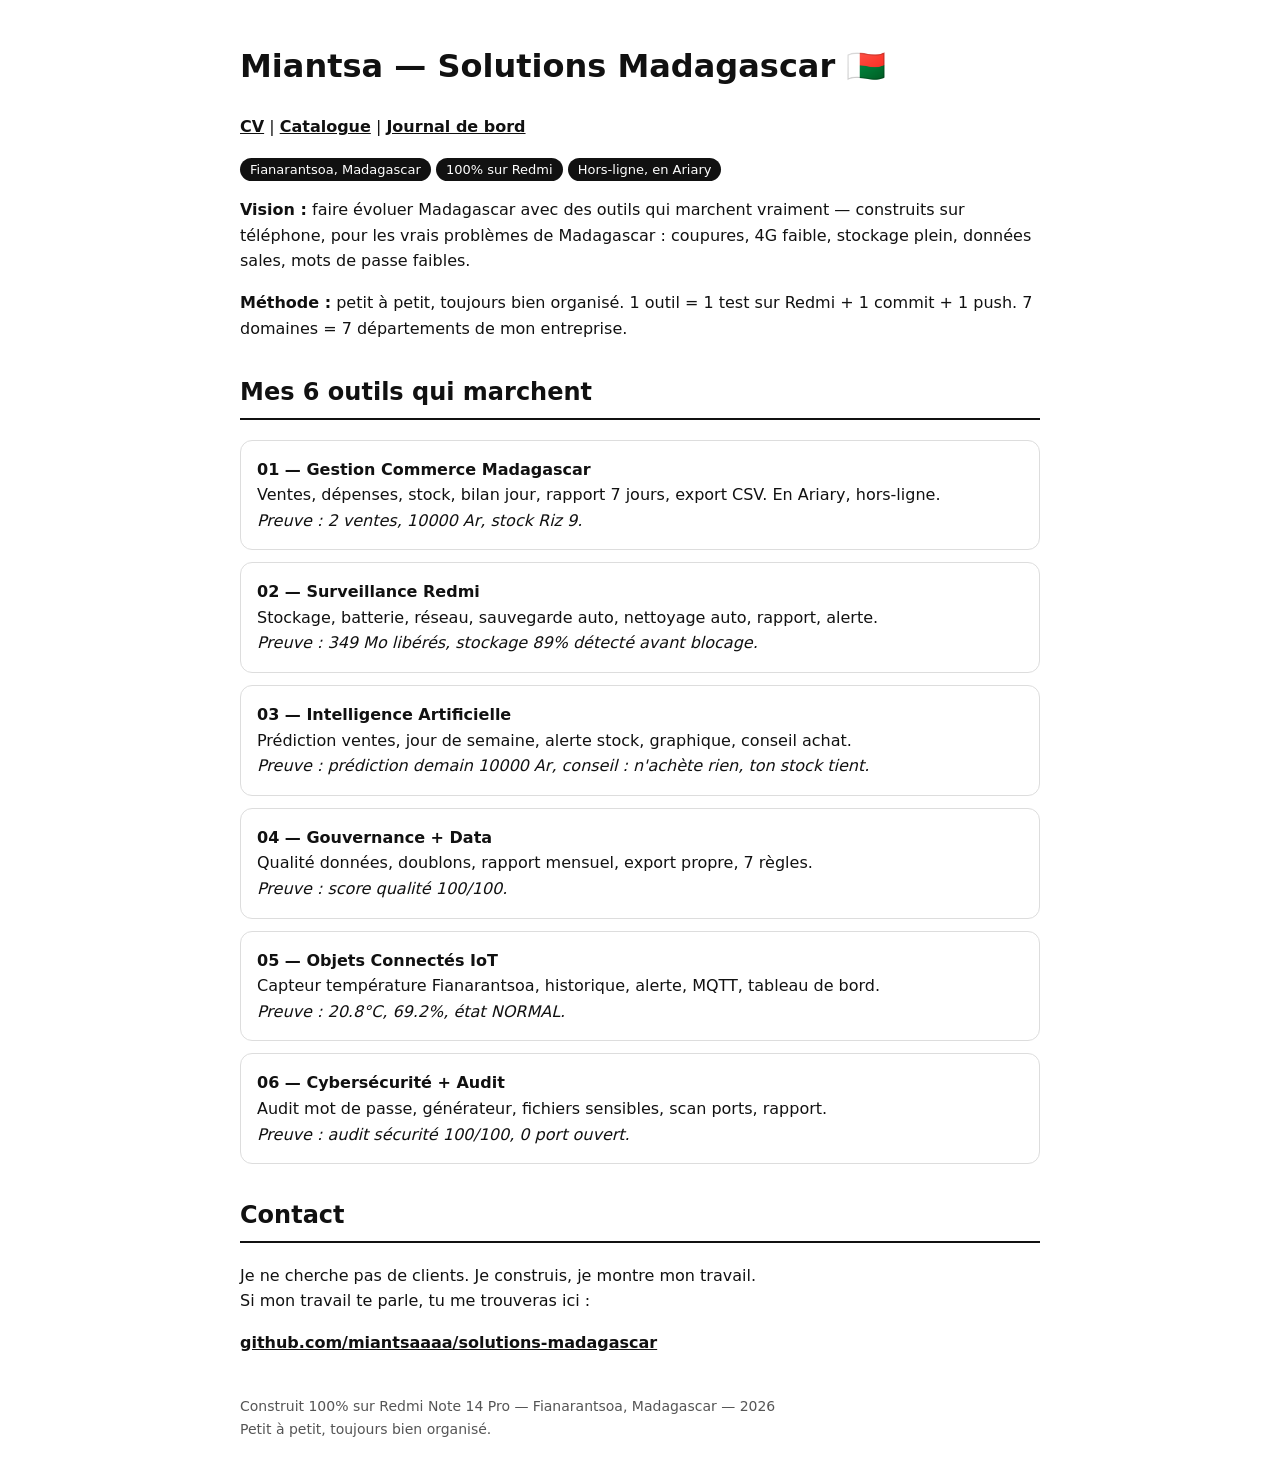
==== 07-metier-digital/projets/portfolio-entreprise/index.html @ 71bdc287 "V7.5 : site complet + fin entreprise V1" ====
<!DOCTYPE html>
<html lang="fr">
<head>
<meta charset="utf-8">
<meta name="viewport" content="width=device-width, initial-scale=1">
<title>Miantsa - Solutions Madagascar</title>
<style>
body{font-family:system-ui,sans-serif;max-width:800px;margin:0 auto;padding:20px;line-height:1.6;background:#fff;color:#111}
h1{font-size:32px} h2{margin-top:32px;border-bottom:2px solid #111;padding-bottom:6px}
.carte{border:1px solid #ddd;border-radius:12px;padding:16px;margin:12px 0}
.badge{background:#111;color:#fff;padding:4px 10px;border-radius:20px;font-size:13px}
a{color:#111;font-weight:bold}
footer{margin-top:40px;color:#555;font-size:14px}
</style>
</head>
<body>
<h1>Miantsa — Solutions Madagascar 🇲🇬</h1>
<p><a href="cv.html">CV</a> | <a href="catalogue.html">Catalogue</a> | <a href="journal.html">Journal de bord</a></p>
<p><span class="badge">Fianarantsoa, Madagascar</span> <span class="badge">100% sur Redmi</span> <span class="badge">Hors-ligne, en Ariary</span></p>
<p><b>Vision :</b> faire évoluer Madagascar avec des outils qui marchent vraiment — construits sur téléphone, pour les vrais problèmes de Madagascar : coupures, 4G faible, stockage plein, données sales, mots de passe faibles.</p>
<p><b>Méthode :</b> petit à petit, toujours bien organisé. 1 outil = 1 test sur Redmi + 1 commit + 1 push. 7 domaines = 7 départements de mon entreprise.</p>

<h2>Mes 6 outils qui marchent</h2>
<div class="carte"><b>01 — Gestion Commerce Madagascar</b><br>Ventes, dépenses, stock, bilan jour, rapport 7 jours, export CSV. En Ariary, hors-ligne.<br><i>Preuve : 2 ventes, 10000 Ar, stock Riz 9.</i></div>
<div class="carte"><b>02 — Surveillance Redmi</b><br>Stockage, batterie, réseau, sauvegarde auto, nettoyage auto, rapport, alerte.<br><i>Preuve : 349 Mo libérés, stockage 89% détecté avant blocage.</i></div>
<div class="carte"><b>03 — Intelligence Artificielle</b><br>Prédiction ventes, jour de semaine, alerte stock, graphique, conseil achat.<br><i>Preuve : prédiction demain 10000 Ar, conseil : n'achète rien, ton stock tient.</i></div>
<div class="carte"><b>04 — Gouvernance + Data</b><br>Qualité données, doublons, rapport mensuel, export propre, 7 règles.<br><i>Preuve : score qualité 100/100.</i></div>
<div class="carte"><b>05 — Objets Connectés IoT</b><br>Capteur température Fianarantsoa, historique, alerte, MQTT, tableau de bord.<br><i>Preuve : 20.8°C, 69.2%, état NORMAL.</i></div>
<div class="carte"><b>06 — Cybersécurité + Audit</b><br>Audit mot de passe, générateur, fichiers sensibles, scan ports, rapport.<br><i>Preuve : audit sécurité 100/100, 0 port ouvert.</i></div>

<h2>Contact</h2>
<p>Je ne cherche pas de clients. Je construis, je montre mon travail.<br>Si mon travail te parle, tu me trouveras ici :</p>
<p><a href="https://github.com/miantsaaaa/solutions-madagascar">github.com/miantsaaaa/solutions-madagascar</a></p>
<footer>Construit 100% sur Redmi Note 14 Pro — Fianarantsoa, Madagascar — 2026<br>Petit à petit, toujours bien organisé.</footer>
</body>
</html>
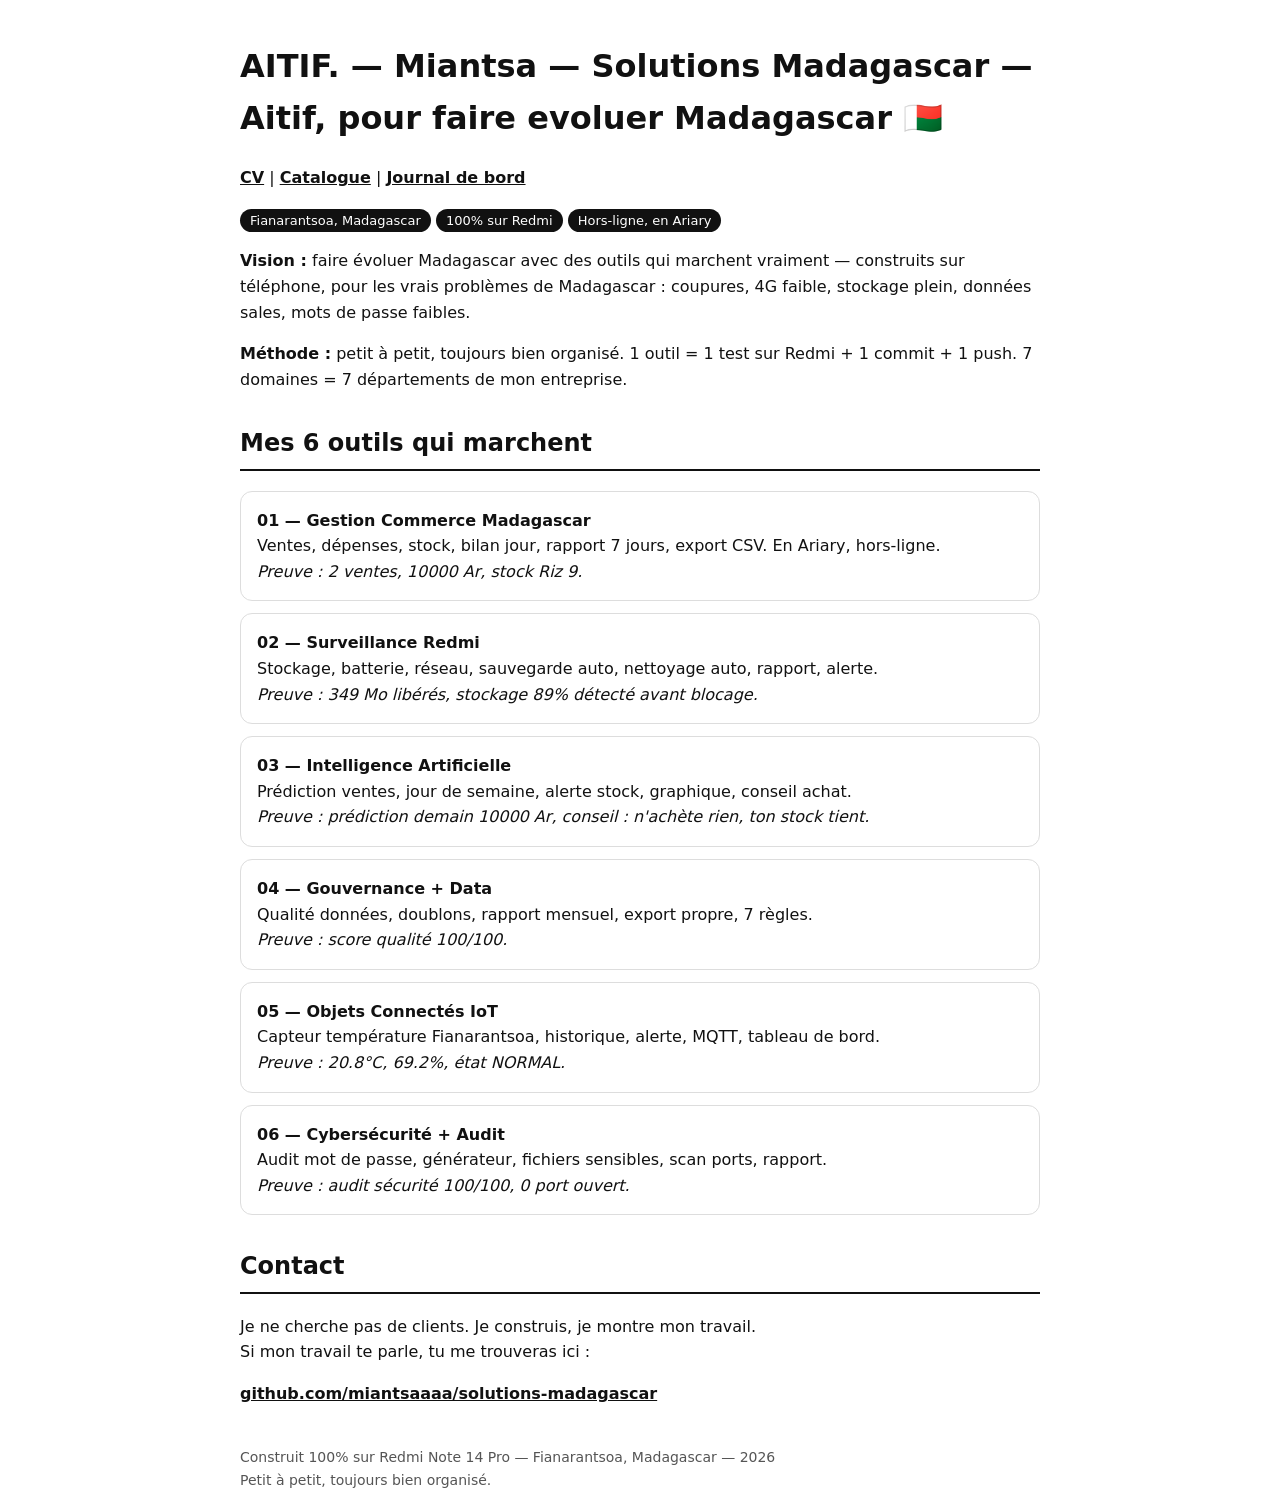
==== commit a4ebff70: "Aitif : portfolio, CV, catalogue, journal au nom AITIF." ====
--- a/07-metier-digital/projets/portfolio-entreprise/index.html
+++ b/07-metier-digital/projets/portfolio-entreprise/index.html
@@ -3,7 +3,7 @@
 <head>
 <meta charset="utf-8">
 <meta name="viewport" content="width=device-width, initial-scale=1">
-<title>Miantsa - Solutions Madagascar</title>
+<title>Miantsa - Solutions Madagascar — Aitif, pour faire evoluer Madagascar</title>
 <style>
 body{font-family:system-ui,sans-serif;max-width:800px;margin:0 auto;padding:20px;line-height:1.6;background:#fff;color:#111}
 h1{font-size:32px} h2{margin-top:32px;border-bottom:2px solid #111;padding-bottom:6px}
@@ -14,7 +14,7 @@
 </style>
 </head>
 <body>
-<h1>Miantsa — Solutions Madagascar 🇲🇬</h1>
+<h1>AITIF. — Miantsa — Solutions Madagascar — Aitif, pour faire evoluer Madagascar 🇲🇬</h1>
 <p><a href="cv.html">CV</a> | <a href="catalogue.html">Catalogue</a> | <a href="journal.html">Journal de bord</a></p>
 <p><span class="badge">Fianarantsoa, Madagascar</span> <span class="badge">100% sur Redmi</span> <span class="badge">Hors-ligne, en Ariary</span></p>
 <p><b>Vision :</b> faire évoluer Madagascar avec des outils qui marchent vraiment — construits sur téléphone, pour les vrais problèmes de Madagascar : coupures, 4G faible, stockage plein, données sales, mots de passe faibles.</p>
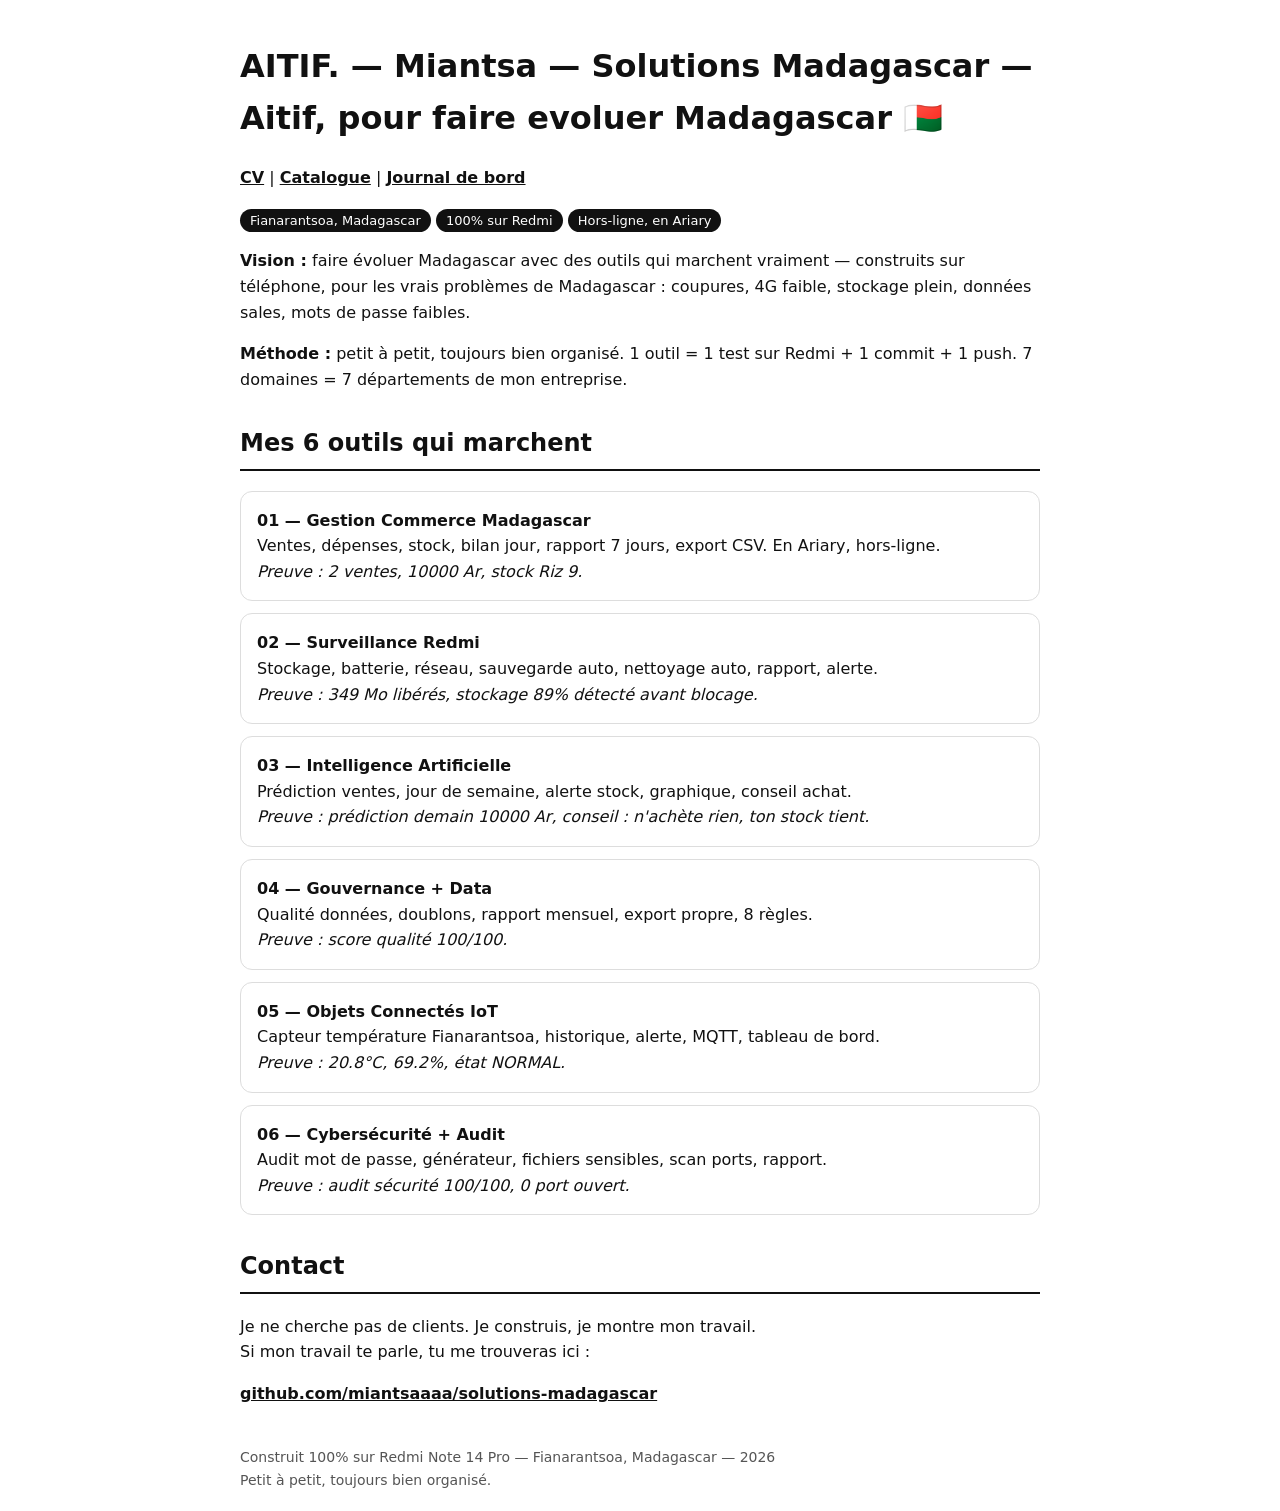
==== commit fa3ead0c: "V7.6 : Metier Aitif - 8 regles corrigees, titres Aitif" ====
--- a/07-metier-digital/projets/portfolio-entreprise/index.html
+++ b/07-metier-digital/projets/portfolio-entreprise/index.html
@@ -3,7 +3,7 @@
 <head>
 <meta charset="utf-8">
 <meta name="viewport" content="width=device-width, initial-scale=1">
-<title>Miantsa - Solutions Madagascar — Aitif, pour faire evoluer Madagascar</title>
+<title>Aitif - Miantsa - Solutions Madagascar — Aitif, pour faire evoluer Madagascar</title>
 <style>
 body{font-family:system-ui,sans-serif;max-width:800px;margin:0 auto;padding:20px;line-height:1.6;background:#fff;color:#111}
 h1{font-size:32px} h2{margin-top:32px;border-bottom:2px solid #111;padding-bottom:6px}
@@ -24,7 +24,7 @@
 <div class="carte"><b>01 — Gestion Commerce Madagascar</b><br>Ventes, dépenses, stock, bilan jour, rapport 7 jours, export CSV. En Ariary, hors-ligne.<br><i>Preuve : 2 ventes, 10000 Ar, stock Riz 9.</i></div>
 <div class="carte"><b>02 — Surveillance Redmi</b><br>Stockage, batterie, réseau, sauvegarde auto, nettoyage auto, rapport, alerte.<br><i>Preuve : 349 Mo libérés, stockage 89% détecté avant blocage.</i></div>
 <div class="carte"><b>03 — Intelligence Artificielle</b><br>Prédiction ventes, jour de semaine, alerte stock, graphique, conseil achat.<br><i>Preuve : prédiction demain 10000 Ar, conseil : n'achète rien, ton stock tient.</i></div>
-<div class="carte"><b>04 — Gouvernance + Data</b><br>Qualité données, doublons, rapport mensuel, export propre, 7 règles.<br><i>Preuve : score qualité 100/100.</i></div>
+<div class="carte"><b>04 — Gouvernance + Data</b><br>Qualité données, doublons, rapport mensuel, export propre, 8 règles.<br><i>Preuve : score qualité 100/100.</i></div>
 <div class="carte"><b>05 — Objets Connectés IoT</b><br>Capteur température Fianarantsoa, historique, alerte, MQTT, tableau de bord.<br><i>Preuve : 20.8°C, 69.2%, état NORMAL.</i></div>
 <div class="carte"><b>06 — Cybersécurité + Audit</b><br>Audit mot de passe, générateur, fichiers sensibles, scan ports, rapport.<br><i>Preuve : audit sécurité 100/100, 0 port ouvert.</i></div>
 
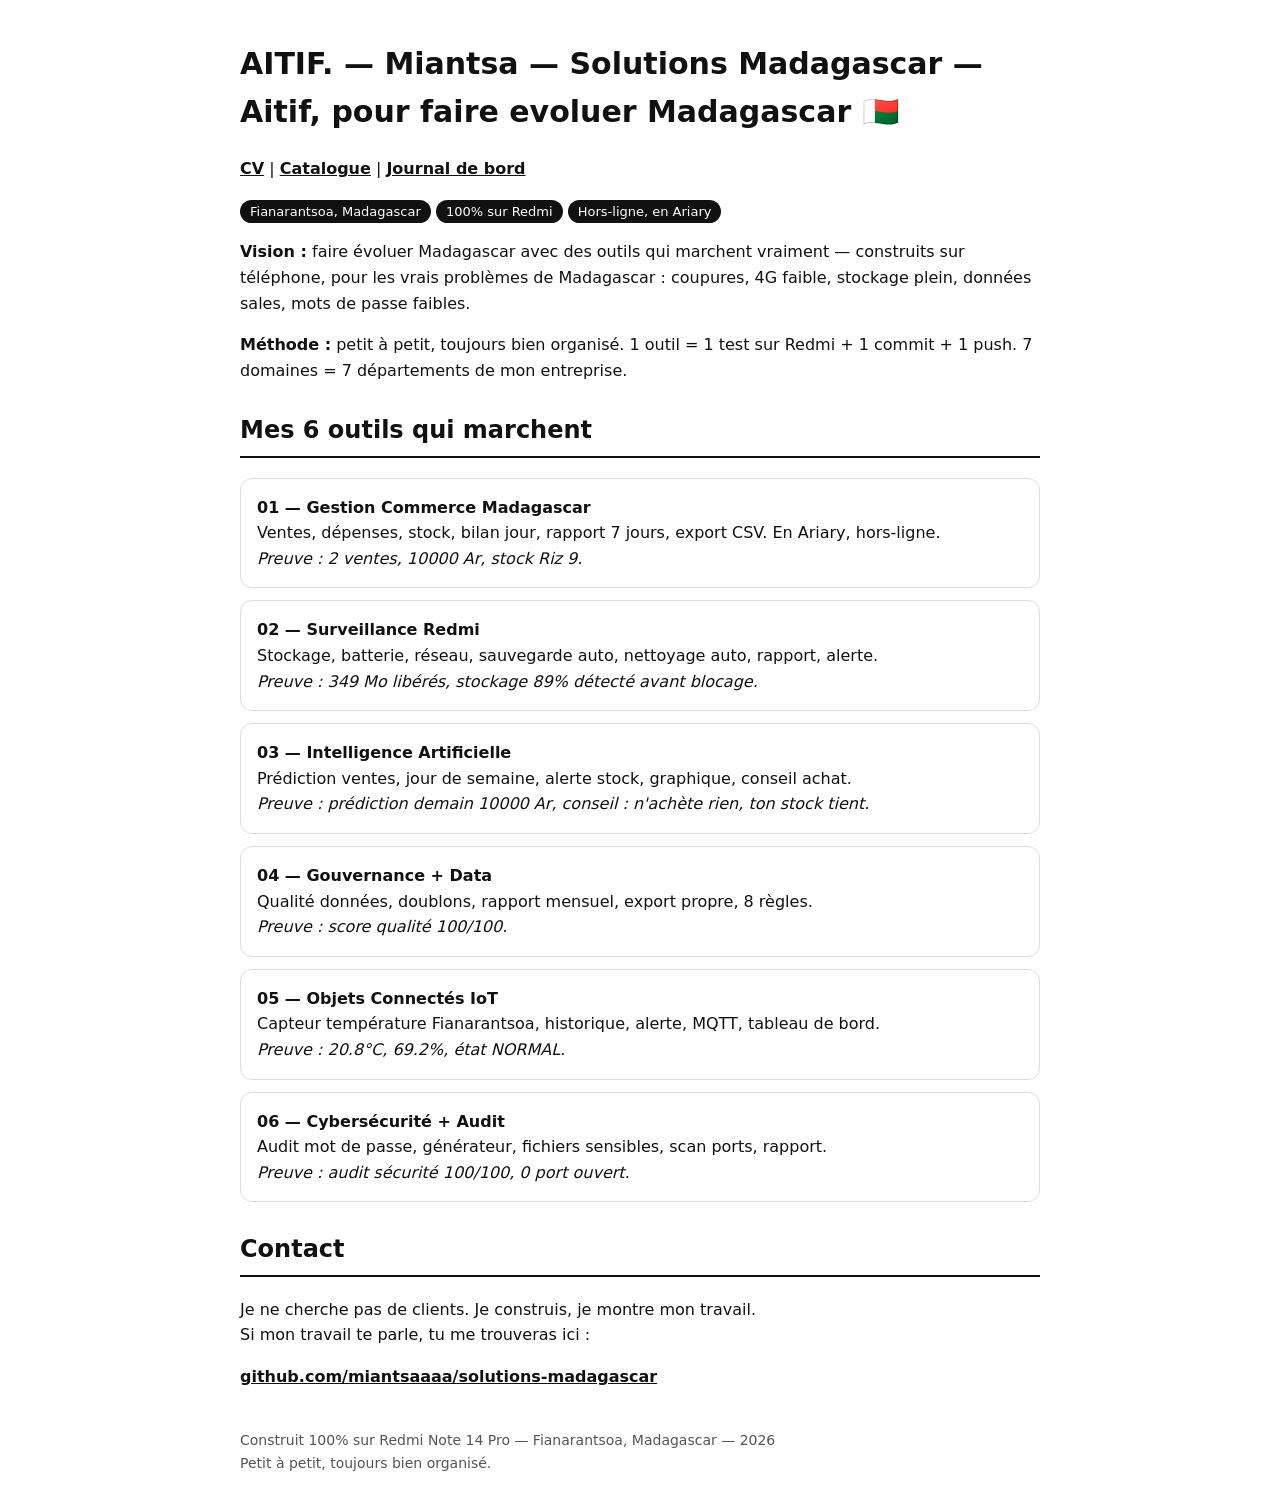
==== commit 81aa5be9: "V7.9 : Refactor Metier Aitif - CSS fichier separe, plus de duplication" ====
--- a/07-metier-digital/projets/portfolio-entreprise/index.html
+++ b/07-metier-digital/projets/portfolio-entreprise/index.html
@@ -4,14 +4,7 @@
 <meta charset="utf-8">
 <meta name="viewport" content="width=device-width, initial-scale=1">
 <title>Aitif - Miantsa - Solutions Madagascar — Aitif, pour faire evoluer Madagascar</title>
-<style>
-body{font-family:system-ui,sans-serif;max-width:800px;margin:0 auto;padding:20px;line-height:1.6;background:#fff;color:#111}
-h1{font-size:32px} h2{margin-top:32px;border-bottom:2px solid #111;padding-bottom:6px}
-.carte{border:1px solid #ddd;border-radius:12px;padding:16px;margin:12px 0}
-.badge{background:#111;color:#fff;padding:4px 10px;border-radius:20px;font-size:13px}
-a{color:#111;font-weight:bold}
-footer{margin-top:40px;color:#555;font-size:14px}
-</style>
+<link rel="stylesheet" href="style.css">
 </head>
 <body>
 <h1>AITIF. — Miantsa — Solutions Madagascar — Aitif, pour faire evoluer Madagascar 🇲🇬</h1>
--- a/07-metier-digital/projets/portfolio-entreprise/style.css
+++ b/07-metier-digital/projets/portfolio-entreprise/style.css
@@ -0,0 +1,7 @@
+/* Style Aitif - V7.9 - 1 seul endroit pour le style, pour ne pas le dupliquer */
+body{font-family:system-ui,sans-serif;max-width:800px;margin:0 auto;padding:20px;line-height:1.6;background:#fff;color:#111}
+h1{font-size:30px} h2{margin-top:28px;border-bottom:2px solid #111;padding-bottom:6px}
+.carte{border:1px solid #ddd;border-radius:12px;padding:16px;margin:12px 0}
+.badge{background:#111;color:#fff;padding:4px 10px;border-radius:20px;font-size:13px}
+.prix{font-size:22px;font-weight:bold} a{color:#111;font-weight:bold}
+footer{margin-top:40px;color:#555;font-size:14px}
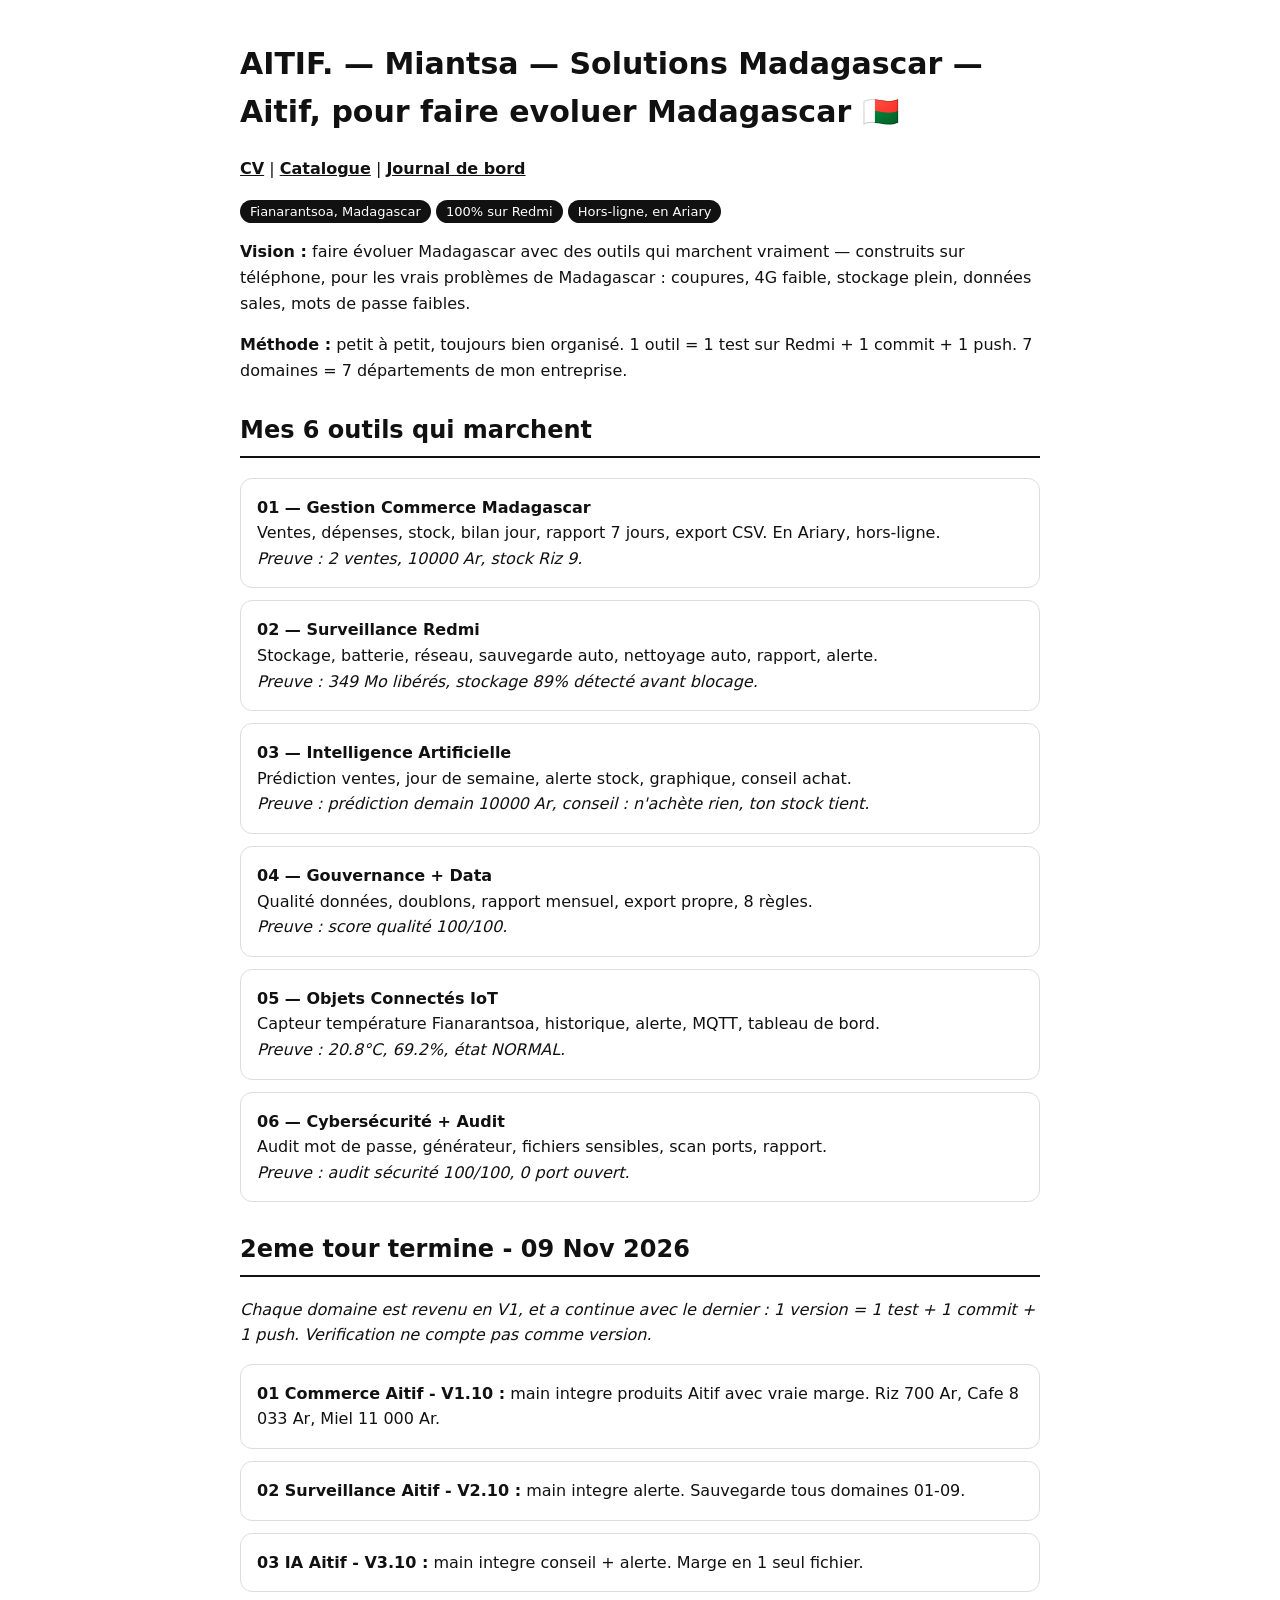
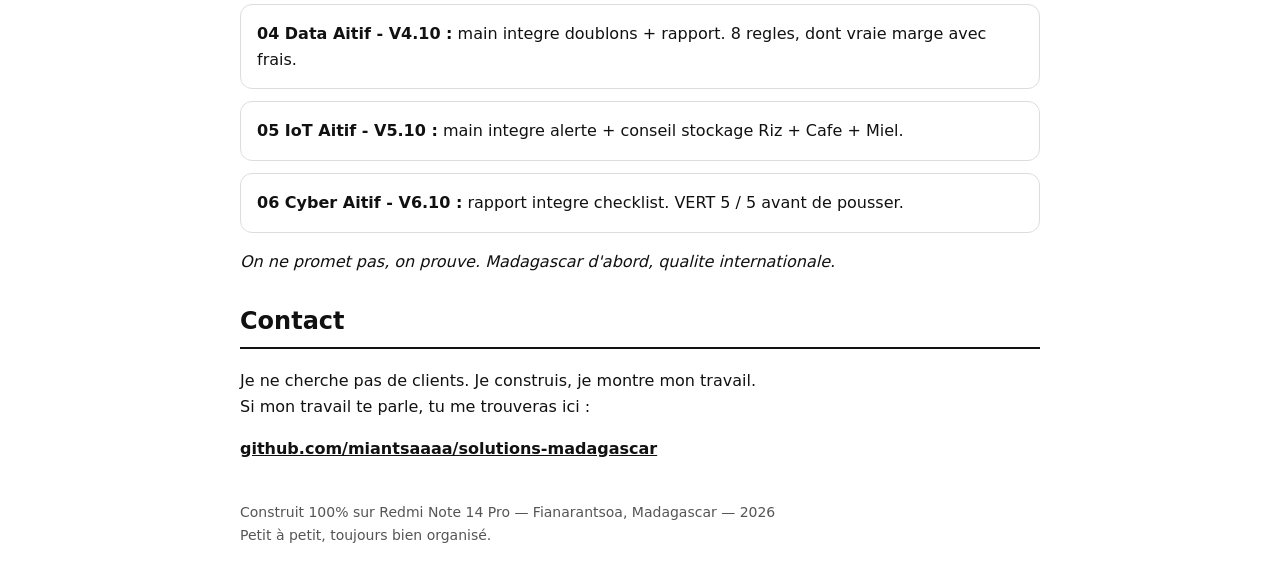
==== commit 6557d7de: "V7.10 : Metier Aitif - portfolio raconte 2eme tour termine 01-06" ====
--- a/07-metier-digital/projets/portfolio-entreprise/index.html
+++ b/07-metier-digital/projets/portfolio-entreprise/index.html
@@ -21,6 +21,17 @@
 <div class="carte"><b>05 — Objets Connectés IoT</b><br>Capteur température Fianarantsoa, historique, alerte, MQTT, tableau de bord.<br><i>Preuve : 20.8°C, 69.2%, état NORMAL.</i></div>
 <div class="carte"><b>06 — Cybersécurité + Audit</b><br>Audit mot de passe, générateur, fichiers sensibles, scan ports, rapport.<br><i>Preuve : audit sécurité 100/100, 0 port ouvert.</i></div>
 
+
+<h2>2eme tour termine - 09 Nov 2026</h2>
+<p><i>Chaque domaine est revenu en V1, et a continue avec le dernier : 1 version = 1 test + 1 commit + 1 push. Verification ne compte pas comme version.</i></p>
+<div class="carte"><b>01 Commerce Aitif - V1.10 :</b> main integre produits Aitif avec vraie marge. Riz 700 Ar, Cafe 8 033 Ar, Miel 11 000 Ar.</div>
+<div class="carte"><b>02 Surveillance Aitif - V2.10 :</b> main integre alerte. Sauvegarde tous domaines 01-09.</div>
+<div class="carte"><b>03 IA Aitif - V3.10 :</b> main integre conseil + alerte. Marge en 1 seul fichier.</div>
+<div class="carte"><b>04 Data Aitif - V4.10 :</b> main integre doublons + rapport. 8 regles, dont vraie marge avec frais.</div>
+<div class="carte"><b>05 IoT Aitif - V5.10 :</b> main integre alerte + conseil stockage Riz + Cafe + Miel.</div>
+<div class="carte"><b>06 Cyber Aitif - V6.10 :</b> rapport integre checklist. VERT 5 / 5 avant de pousser.</div>
+<p><i>On ne promet pas, on prouve. Madagascar d'abord, qualite internationale.</i></p>
+
 <h2>Contact</h2>
 <p>Je ne cherche pas de clients. Je construis, je montre mon travail.<br>Si mon travail te parle, tu me trouveras ici :</p>
 <p><a href="https://github.com/miantsaaaa/solutions-madagascar">github.com/miantsaaaa/solutions-madagascar</a></p>
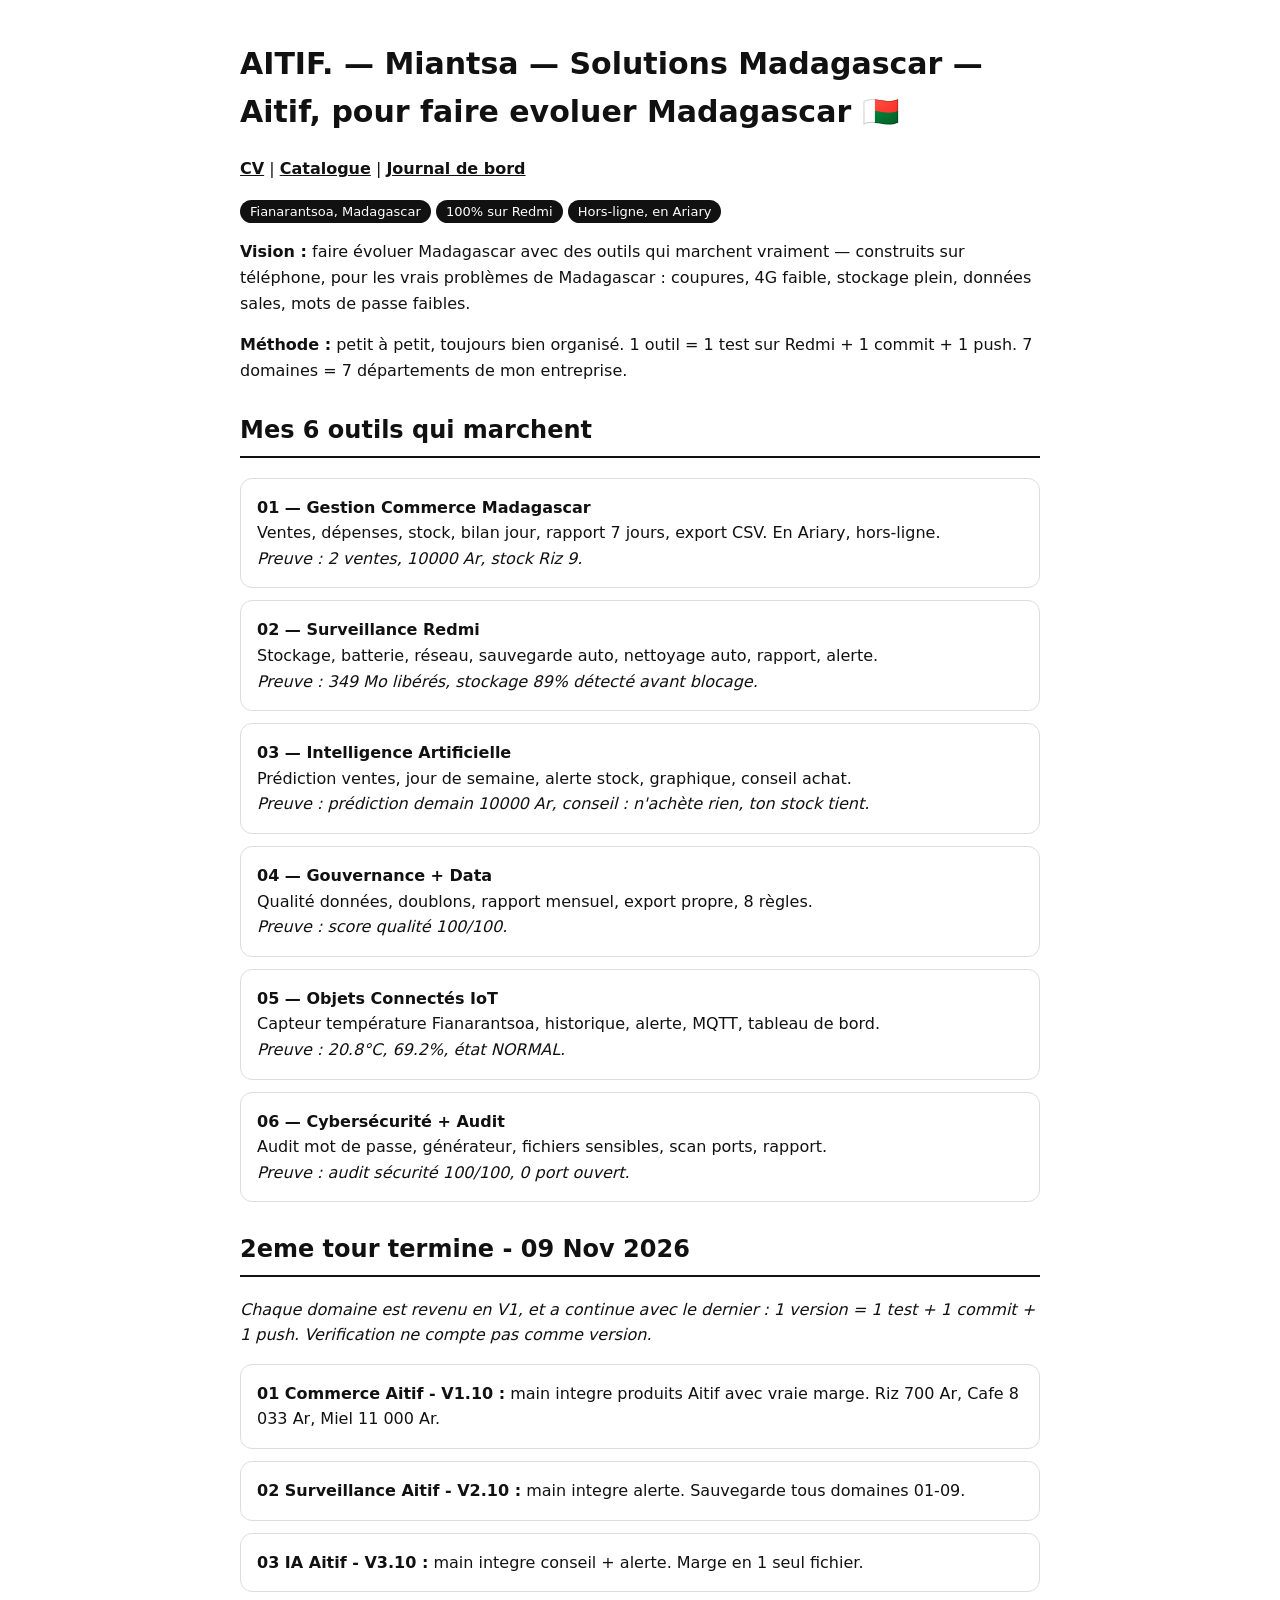
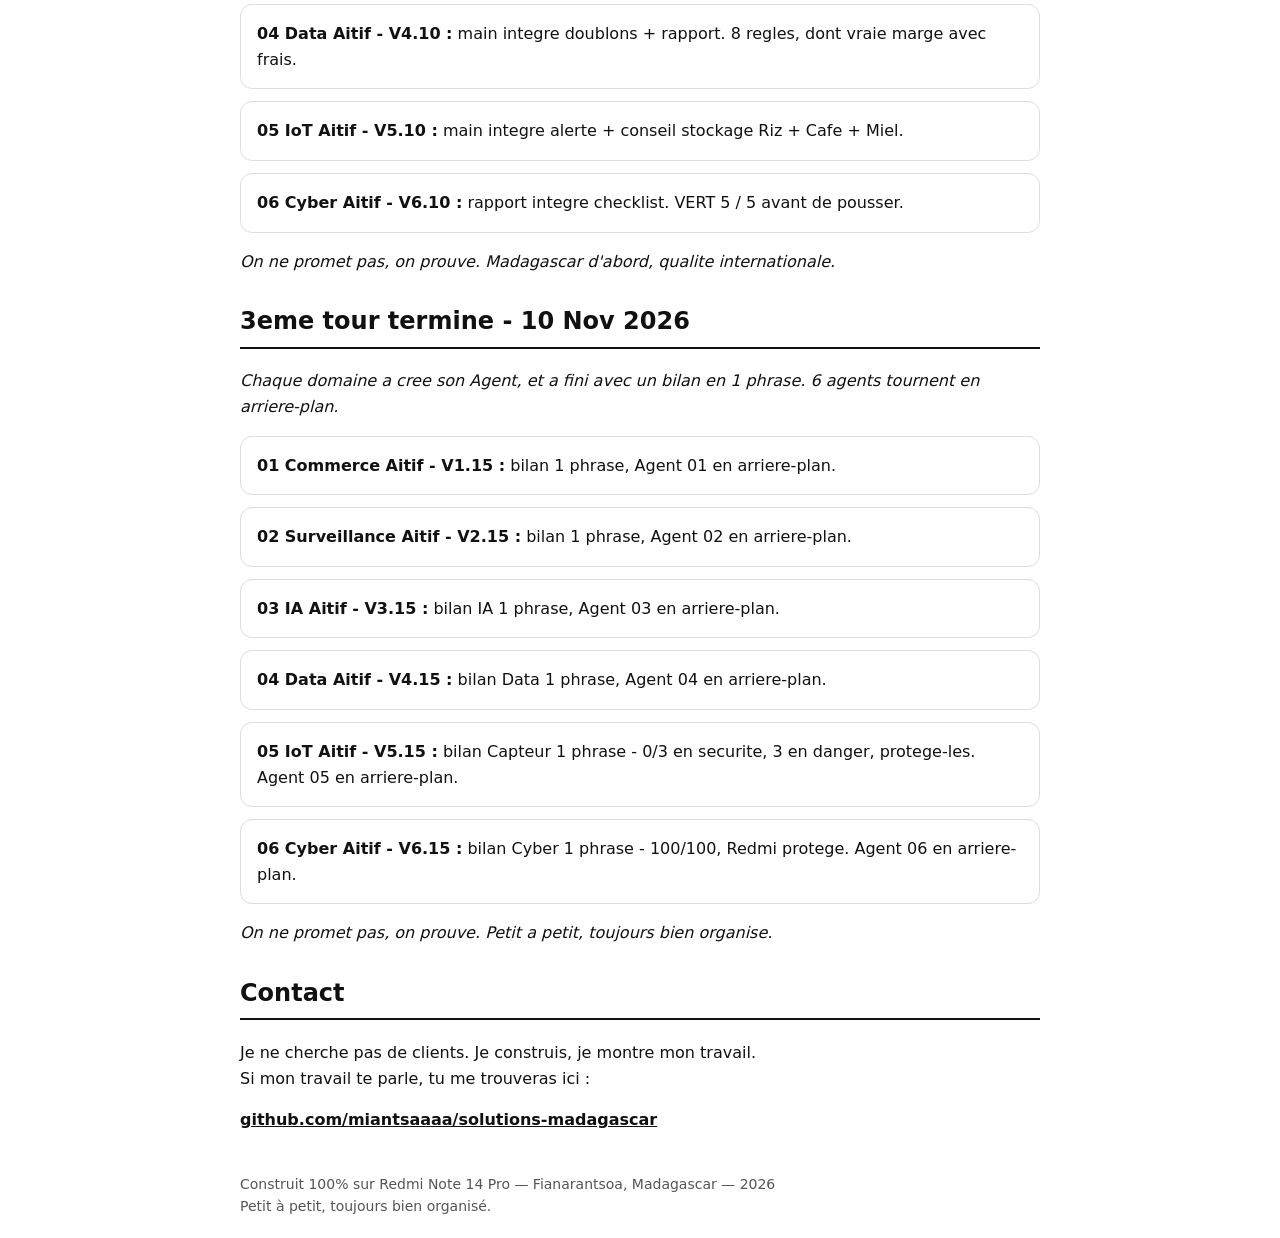
==== commit 3d466dec: "V7.12 : Metier Aitif - portfolio ajoute 3eme tour termine 01-06 agents bilan 1 phrase" ====
--- a/07-metier-digital/projets/portfolio-entreprise/index.html
+++ b/07-metier-digital/projets/portfolio-entreprise/index.html
@@ -32,6 +32,16 @@
 <div class="carte"><b>06 Cyber Aitif - V6.10 :</b> rapport integre checklist. VERT 5 / 5 avant de pousser.</div>
 <p><i>On ne promet pas, on prouve. Madagascar d'abord, qualite internationale.</i></p>
 
+<h2>3eme tour termine - 10 Nov 2026</h2>
+<p><i>Chaque domaine a cree son Agent, et a fini avec un bilan en 1 phrase. 6 agents tournent en arriere-plan.</i></p>
+<div class="carte"><b>01 Commerce Aitif - V1.15 :</b> bilan 1 phrase, Agent 01 en arriere-plan.</div>
+<div class="carte"><b>02 Surveillance Aitif - V2.15 :</b> bilan 1 phrase, Agent 02 en arriere-plan.</div>
+<div class="carte"><b>03 IA Aitif - V3.15 :</b> bilan IA 1 phrase, Agent 03 en arriere-plan.</div>
+<div class="carte"><b>04 Data Aitif - V4.15 :</b> bilan Data 1 phrase, Agent 04 en arriere-plan.</div>
+<div class="carte"><b>05 IoT Aitif - V5.15 :</b> bilan Capteur 1 phrase - 0/3 en securite, 3 en danger, protege-les. Agent 05 en arriere-plan.</div>
+<div class="carte"><b>06 Cyber Aitif - V6.15 :</b> bilan Cyber 1 phrase - 100/100, Redmi protege. Agent 06 en arriere-plan.</div>
+<p><i>On ne promet pas, on prouve. Petit a petit, toujours bien organise.</i></p>
+
 <h2>Contact</h2>
 <p>Je ne cherche pas de clients. Je construis, je montre mon travail.<br>Si mon travail te parle, tu me trouveras ici :</p>
 <p><a href="https://github.com/miantsaaaa/solutions-madagascar">github.com/miantsaaaa/solutions-madagascar</a></p>
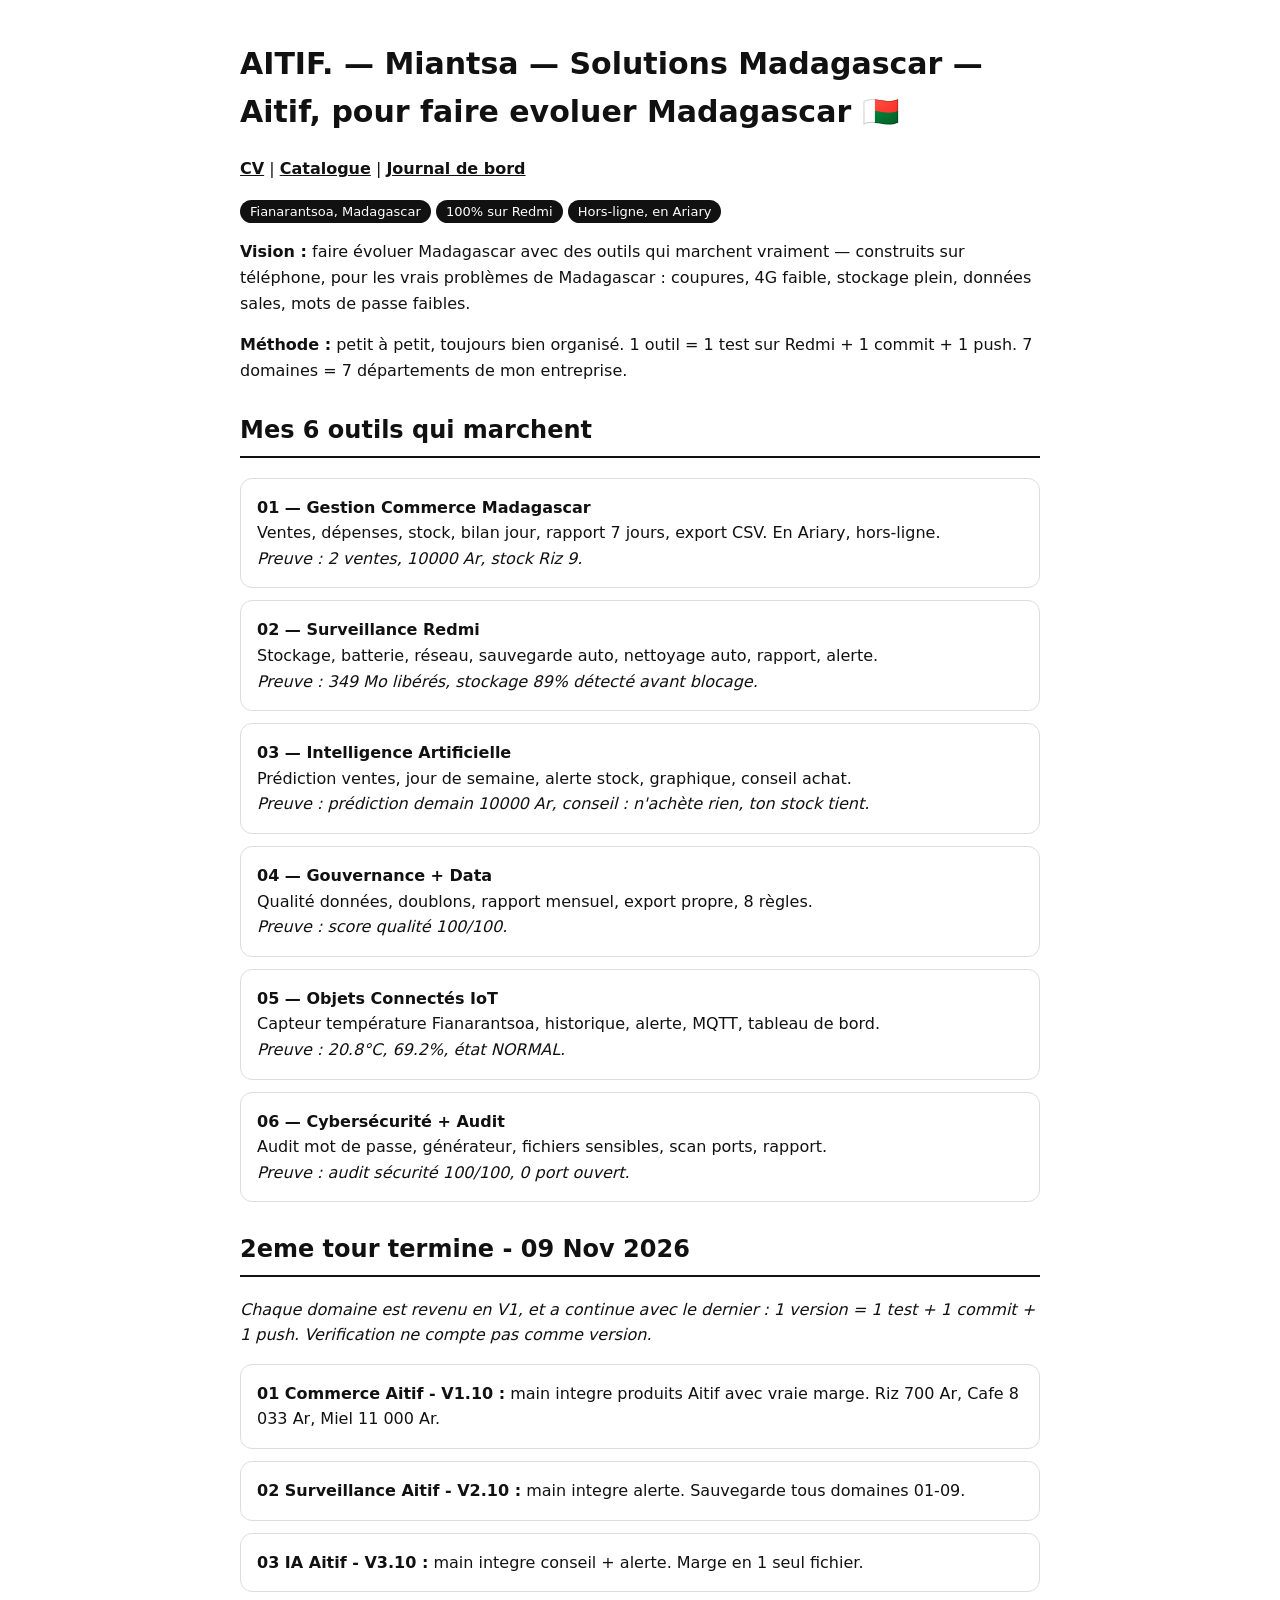
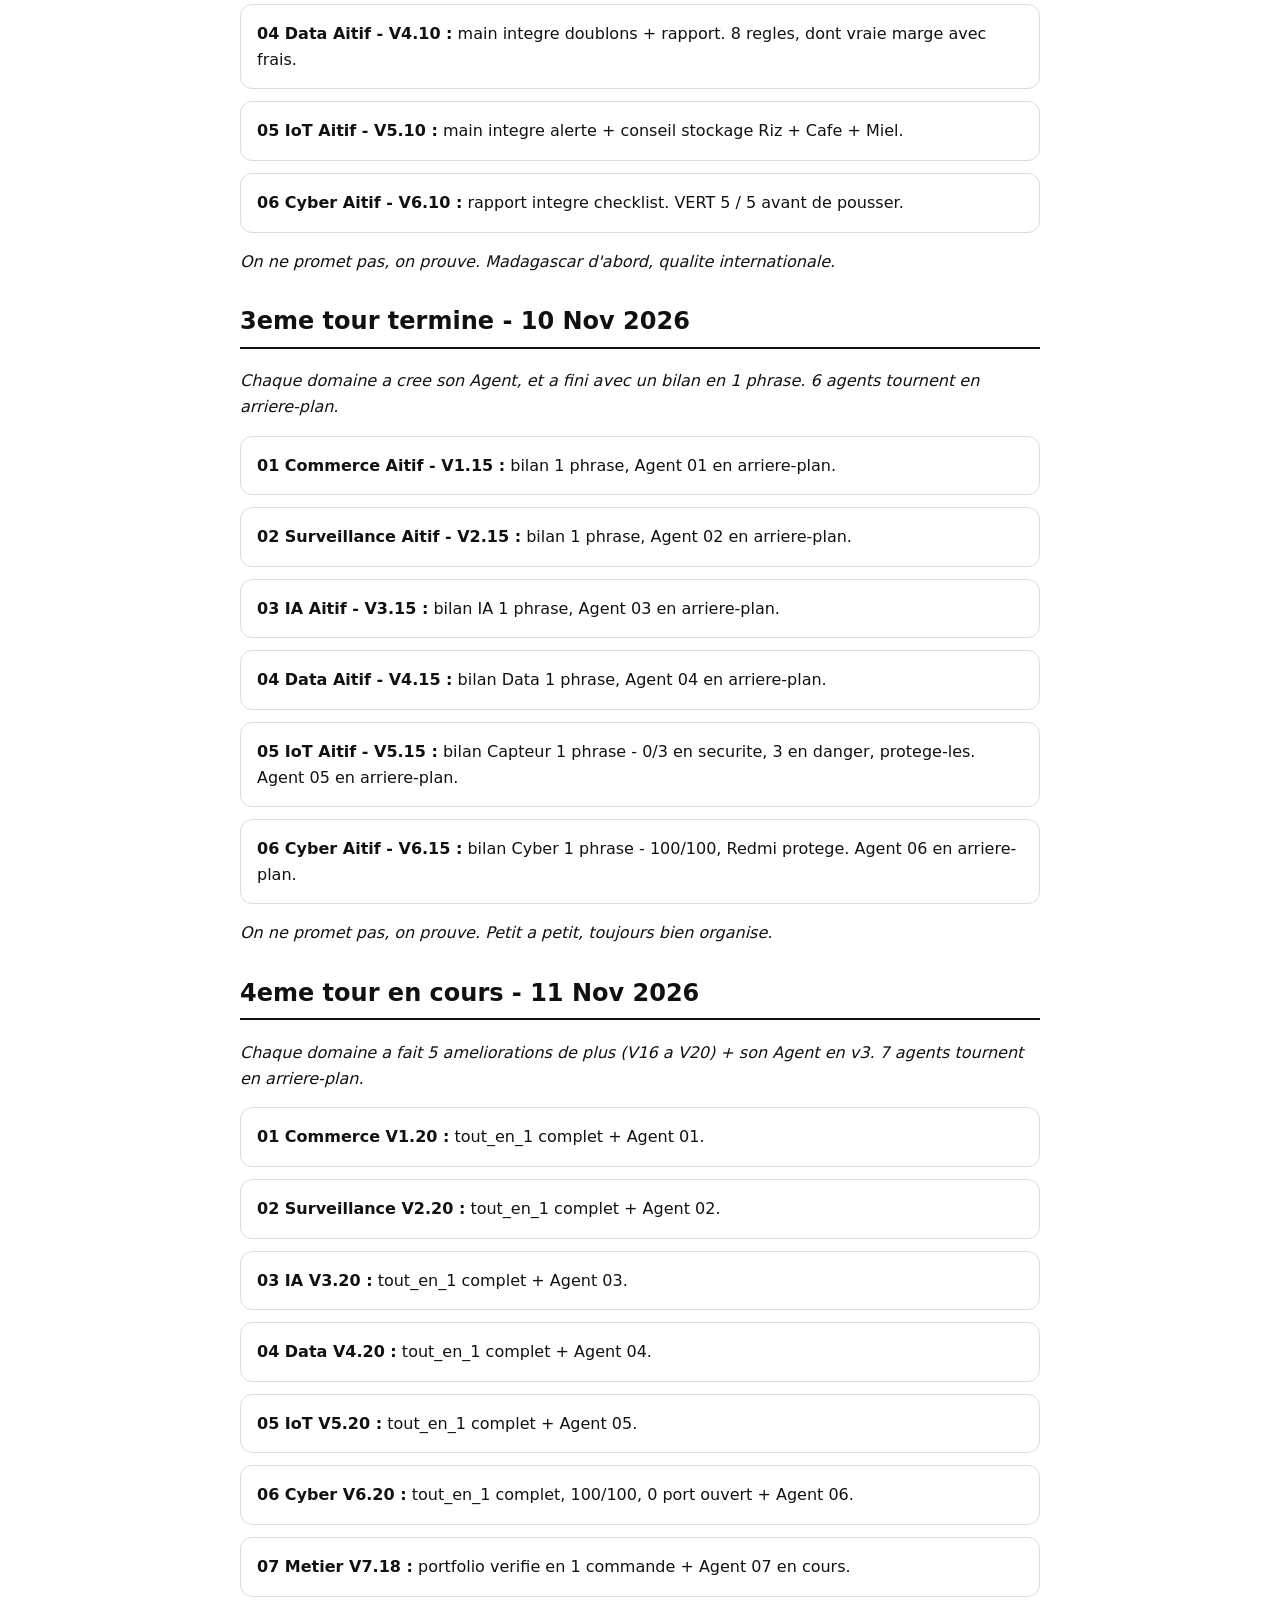
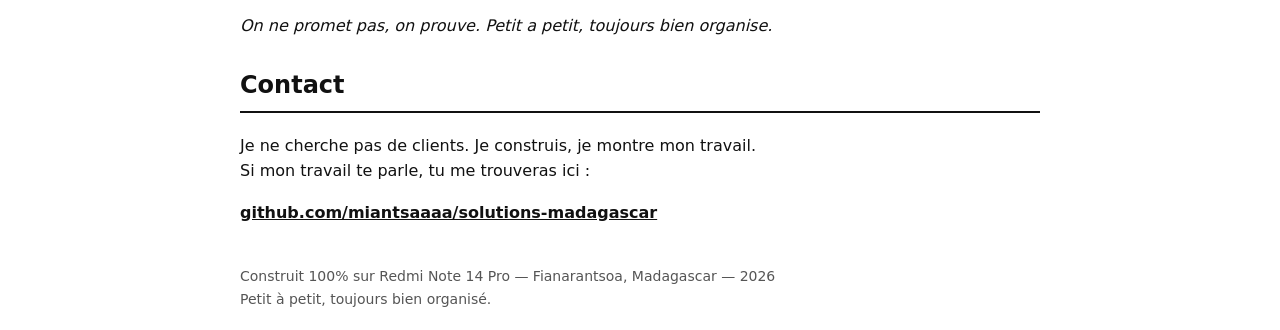
==== commit 8993d18e: "V7.18 : Portfolio - raconte 4eme tour 11 Nov Domaines 01-06 V16-V20 + Agents + CV 132 versions" ====
--- a/07-metier-digital/projets/portfolio-entreprise/index.html
+++ b/07-metier-digital/projets/portfolio-entreprise/index.html
@@ -42,6 +42,17 @@
 <div class="carte"><b>06 Cyber Aitif - V6.15 :</b> bilan Cyber 1 phrase - 100/100, Redmi protege. Agent 06 en arriere-plan.</div>
 <p><i>On ne promet pas, on prouve. Petit a petit, toujours bien organise.</i></p>
 
+<h2>4eme tour en cours - 11 Nov 2026</h2>
+<p><i>Chaque domaine a fait 5 ameliorations de plus (V16 a V20) + son Agent en v3. 7 agents tournent en arriere-plan.</i></p>
+<div class="carte"><b>01 Commerce V1.20 :</b> tout_en_1 complet + Agent 01.</div>
+<div class="carte"><b>02 Surveillance V2.20 :</b> tout_en_1 complet + Agent 02.</div>
+<div class="carte"><b>03 IA V3.20 :</b> tout_en_1 complet + Agent 03.</div>
+<div class="carte"><b>04 Data V4.20 :</b> tout_en_1 complet + Agent 04.</div>
+<div class="carte"><b>05 IoT V5.20 :</b> tout_en_1 complet + Agent 05.</div>
+<div class="carte"><b>06 Cyber V6.20 :</b> tout_en_1 complet, 100/100, 0 port ouvert + Agent 06.</div>
+<div class="carte"><b>07 Metier V7.18 :</b> portfolio verifie en 1 commande + Agent 07 en cours.</div>
+<p><i>On ne promet pas, on prouve. Petit a petit, toujours bien organise.</i></p>
+
 <h2>Contact</h2>
 <p>Je ne cherche pas de clients. Je construis, je montre mon travail.<br>Si mon travail te parle, tu me trouveras ici :</p>
 <p><a href="https://github.com/miantsaaaa/solutions-madagascar">github.com/miantsaaaa/solutions-madagascar</a></p>
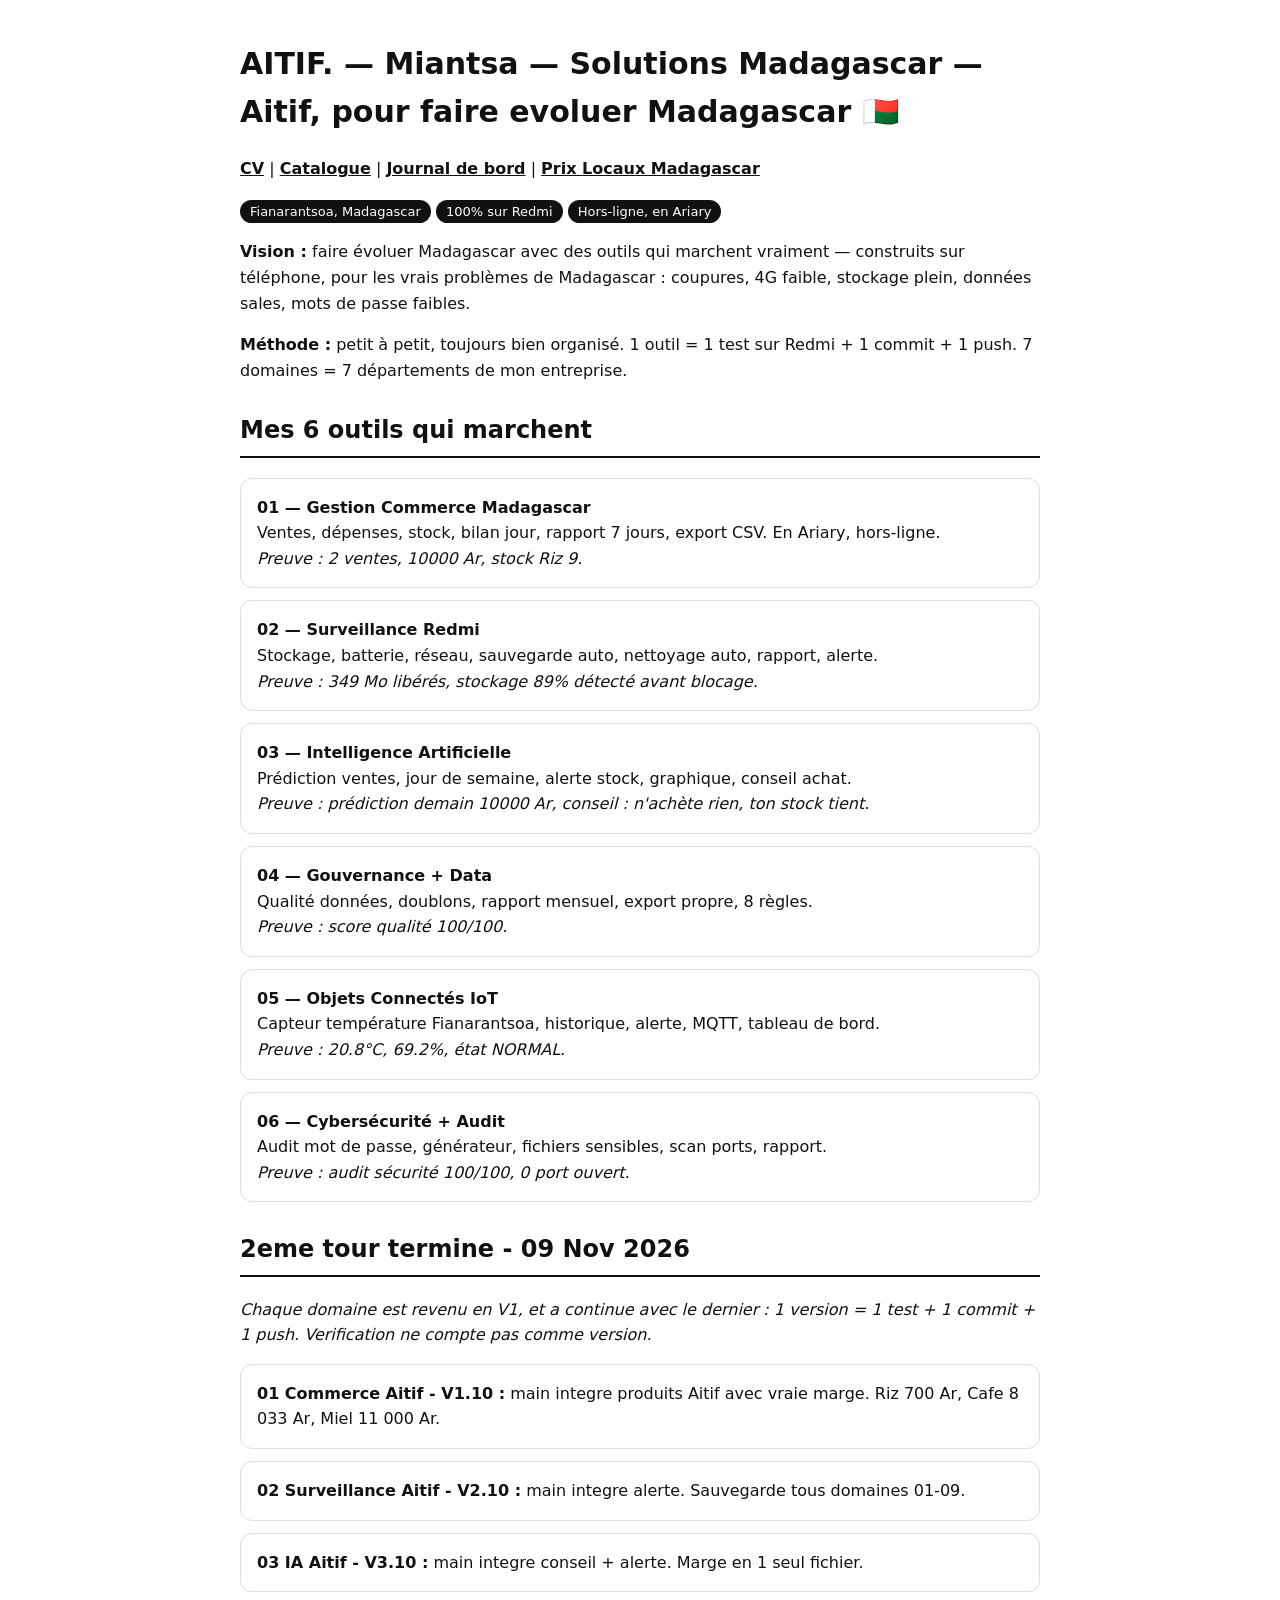
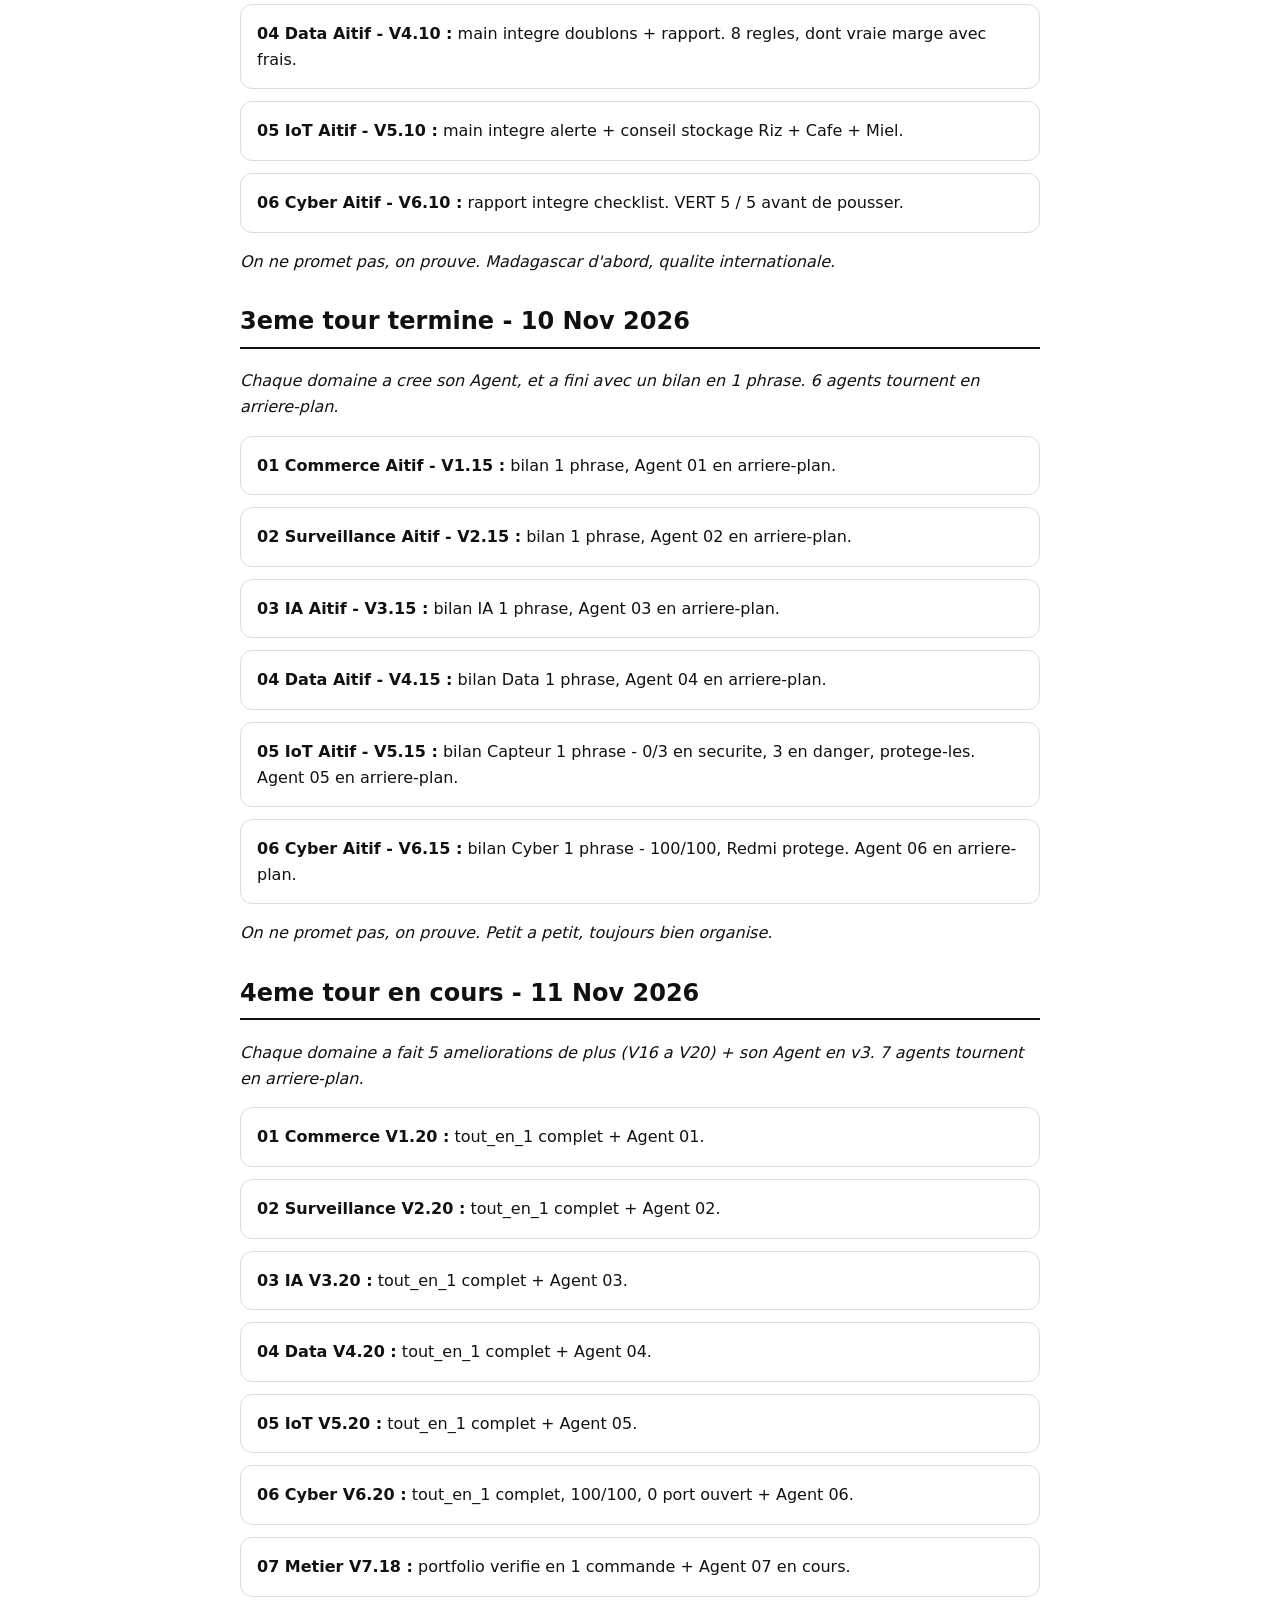
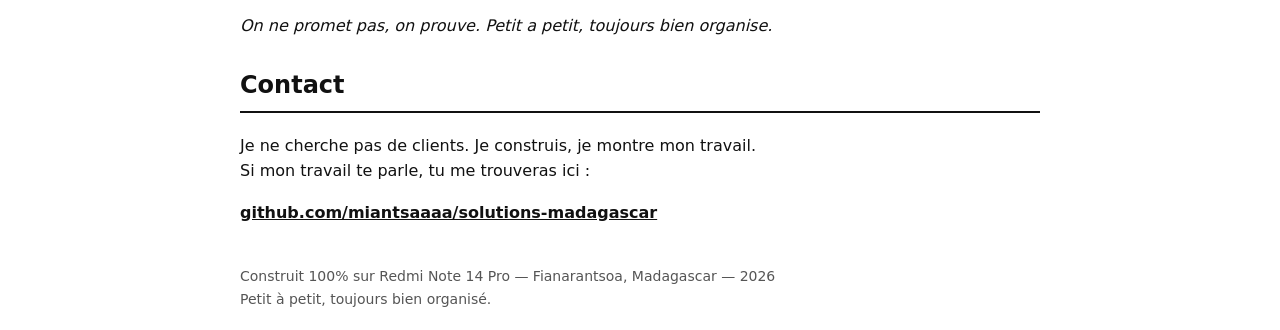
==== commit f5736ab6: "Prix Locaux : page prix.html generee depuis CSV - 0 prix reels, lien depuis Portfolio" ====
--- a/07-metier-digital/projets/portfolio-entreprise/index.html
+++ b/07-metier-digital/projets/portfolio-entreprise/index.html
@@ -8,7 +8,7 @@
 </head>
 <body>
 <h1>AITIF. — Miantsa — Solutions Madagascar — Aitif, pour faire evoluer Madagascar 🇲🇬</h1>
-<p><a href="cv.html">CV</a> | <a href="catalogue.html">Catalogue</a> | <a href="journal.html">Journal de bord</a></p>
+<p><a href="cv.html">CV</a> | <a href="catalogue.html">Catalogue</a> | <a href="journal.html">Journal de bord</a> | <a href="prix.html">Prix Locaux Madagascar</a></p>
 <p><span class="badge">Fianarantsoa, Madagascar</span> <span class="badge">100% sur Redmi</span> <span class="badge">Hors-ligne, en Ariary</span></p>
 <p><b>Vision :</b> faire évoluer Madagascar avec des outils qui marchent vraiment — construits sur téléphone, pour les vrais problèmes de Madagascar : coupures, 4G faible, stockage plein, données sales, mots de passe faibles.</p>
 <p><b>Méthode :</b> petit à petit, toujours bien organisé. 1 outil = 1 test sur Redmi + 1 commit + 1 push. 7 domaines = 7 départements de mon entreprise.</p>
